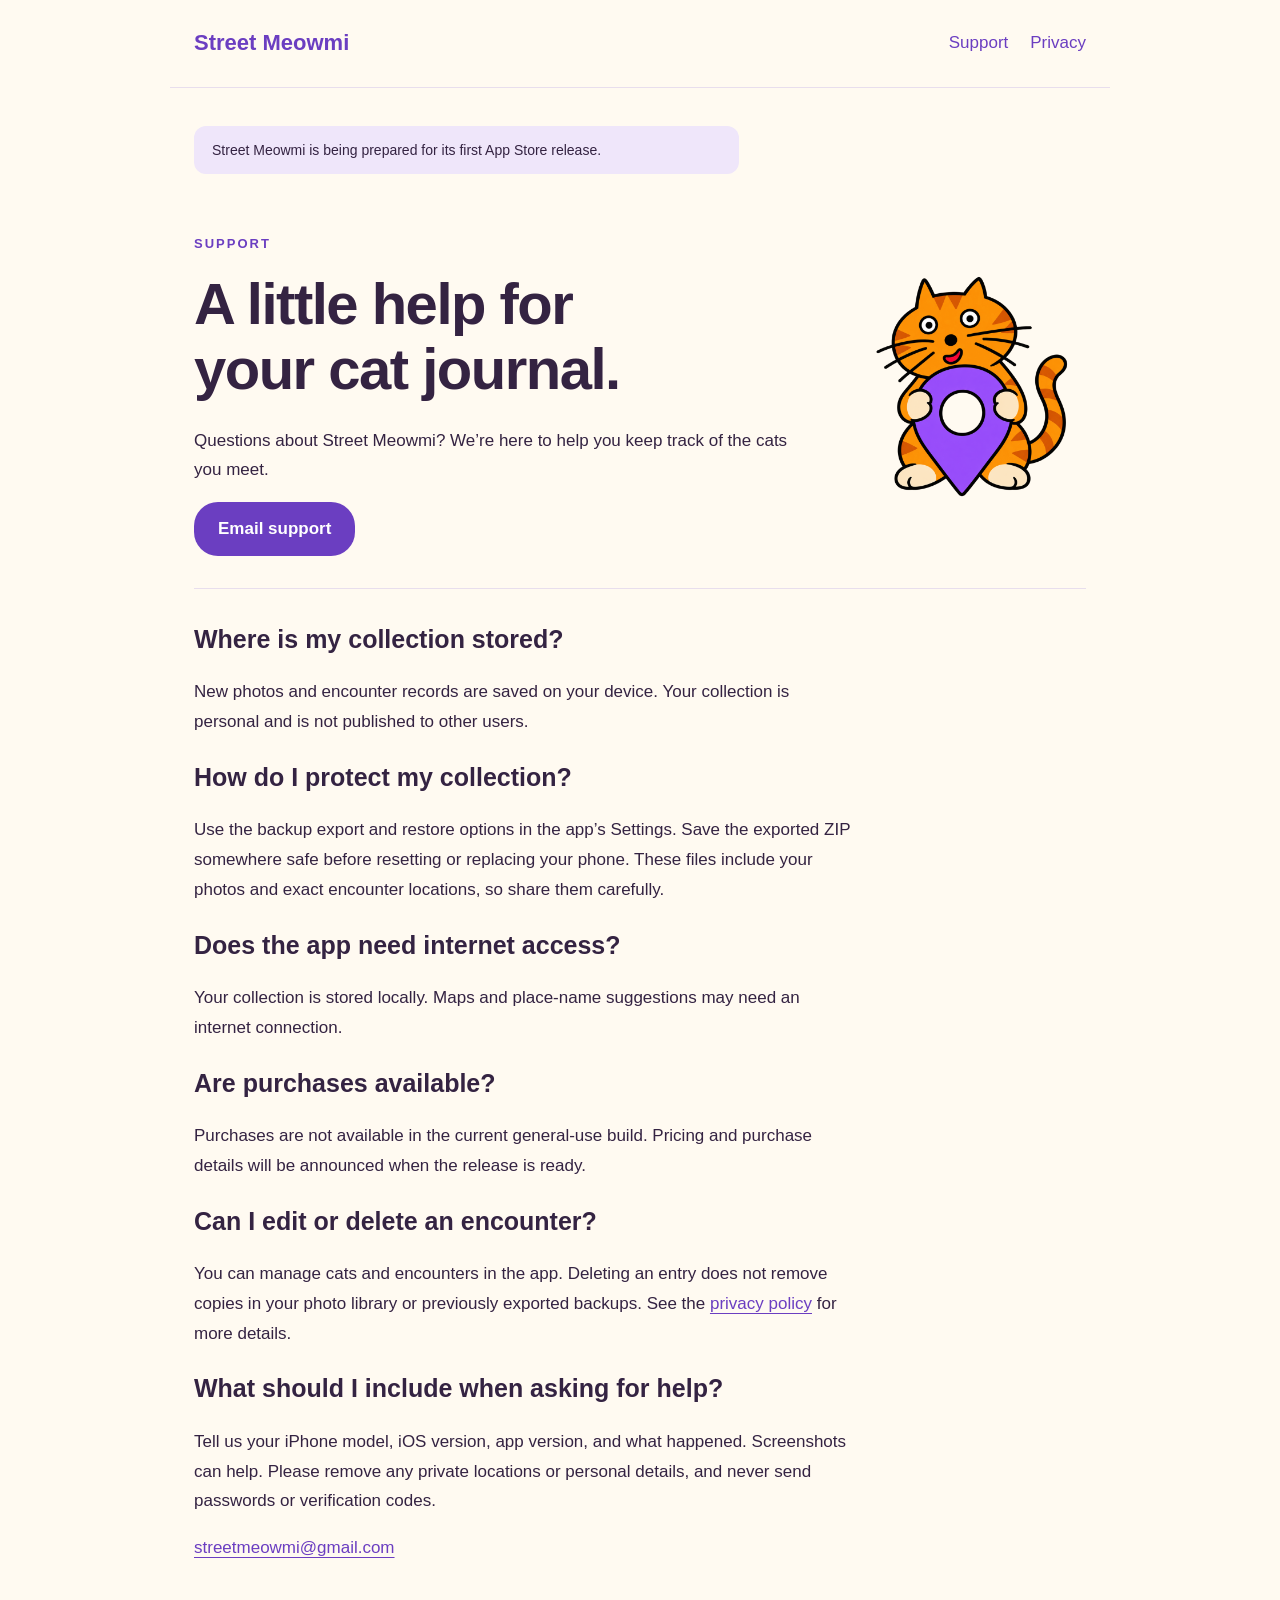
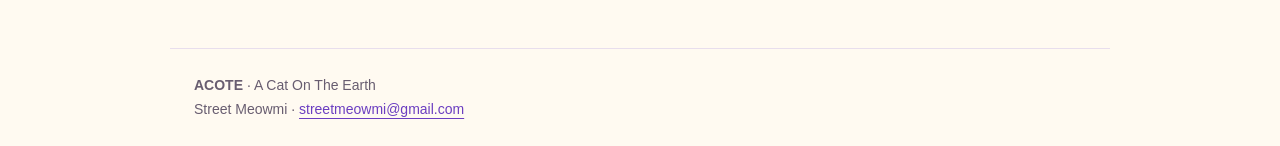
==== index.html @ fc4b2bd3 "Publish Street Meowmi support and privacy pages" ====
<!doctype html><html lang="en"><head><meta charset="utf-8"><meta name="viewport" content="width=device-width, initial-scale=1"><title>Support · Street Meowmi</title><link rel="stylesheet" href="style.css"></head><body><header><a class="brand" href="index.html">Street Meowmi</a><nav aria-label="Main navigation"><a href="index.html">Support</a><a href="privacy.html">Privacy</a></nav></header><main><p class="notice">Street Meowmi is being prepared for its first App Store release.</p><section class="hero"><div><p class="eyebrow">SUPPORT</p><h1>A little help for<br>your cat journal.</h1><p>Questions about Street Meowmi? We’re here to help you keep track of the cats you meet.</p><a class="button" href="mailto:streetmeowmi@gmail.com?subject=Street%20Meowmi%20Support">Email support</a></div><img src="assets/cat-pin.png" alt="An orange cat holding a purple map pin"></section><section class="faq" aria-label="Frequently asked questions"><h2>Where is my collection stored?</h2><p>New photos and encounter records are saved on your device. Your collection is personal and is not published to other users.</p><h2>How do I protect my collection?</h2><p>Use the backup export and restore options in the app’s Settings. Save the exported ZIP somewhere safe before resetting or replacing your phone. These files include your photos and exact encounter locations, so share them carefully.</p><h2>Does the app need internet access?</h2><p>Your collection is stored locally. Maps and place-name suggestions may need an internet connection. </p><h2>Are purchases available?</h2><p>Purchases are not available in the current general-use build. Pricing and purchase details will be announced when the release is ready.</p><h2>Can I edit or delete an encounter?</h2><p>You can manage cats and encounters in the app. Deleting an entry does not remove copies in your photo library or previously exported backups. See the <a href="privacy.html">privacy policy</a> for more details.</p><h2>What should I include when asking for help?</h2><p>Tell us your iPhone model, iOS version, app version, and what happened. Screenshots can help. Please remove any private locations or personal details, and never send passwords or verification codes.</p><p><a href="mailto:streetmeowmi@gmail.com">streetmeowmi@gmail.com</a></p></section></main><footer><strong>ACOTE</strong> · A Cat On The Earth<br>Street Meowmi · <a href="mailto:streetmeowmi@gmail.com">streetmeowmi@gmail.com</a></footer></body></html>
---- style.css ----
/* アプリと同じクリーム色と紫を使い、小さな画面でも本文を読みやすくする。 */
:root{color-scheme:light;--purple:#6b3ec1;--ink:#342342;--cream:#fffaf1}*{box-sizing:border-box}body{margin:0;background:var(--cream);color:var(--ink);font:17px/1.75 -apple-system,BlinkMacSystemFont,"Segoe UI",sans-serif}a{color:var(--purple);text-underline-offset:4px}a:focus-visible{outline:3px solid var(--purple);outline-offset:5px}header,main,footer{max-width:940px;margin:auto;padding:24px}header{display:flex;justify-content:space-between;gap:20px;align-items:center;border-bottom:1px solid #e8deed}header a{text-decoration:none}nav{display:flex;gap:22px}.brand{font-weight:800;font-size:22px}h1{font-size:clamp(36px,6vw,58px);line-height:1.12;letter-spacing:-1.5px;margin:16px 0 24px}h2{font-size:25px;line-height:1.35;margin-top:40px}p{max-width:70ch}.eyebrow{color:var(--purple);font-weight:700;letter-spacing:2px;font-size:13px}.hero{display:grid;grid-template-columns:1fr 240px;align-items:center;gap:32px;padding:32px 0}.hero img{width:100%;border-radius:40px}.button{display:inline-block;background:var(--purple);color:white;text-decoration:none;padding:12px 24px;border-radius:24px;font-weight:650;overflow-wrap:anywhere}.notice{padding:12px 18px;background:#efe6fa;border-radius:12px;font-size:14px}.faq{border-top:1px solid #e8deed;padding-top:10px}.faq h2{margin-top:24px}article{max-width:760px}footer{margin-top:44px;border-top:1px solid #e8deed;font-size:14px;color:#685d70}.muted{color:#685d70}@media(max-width:600px){header{align-items:flex-start;flex-direction:column;gap:10px}.hero{grid-template-columns:1fr;padding-top:16px;gap:10px}.hero img{width:170px;grid-row:1}main{padding-top:12px}nav{font-size:15px}h1{font-size:40px}}
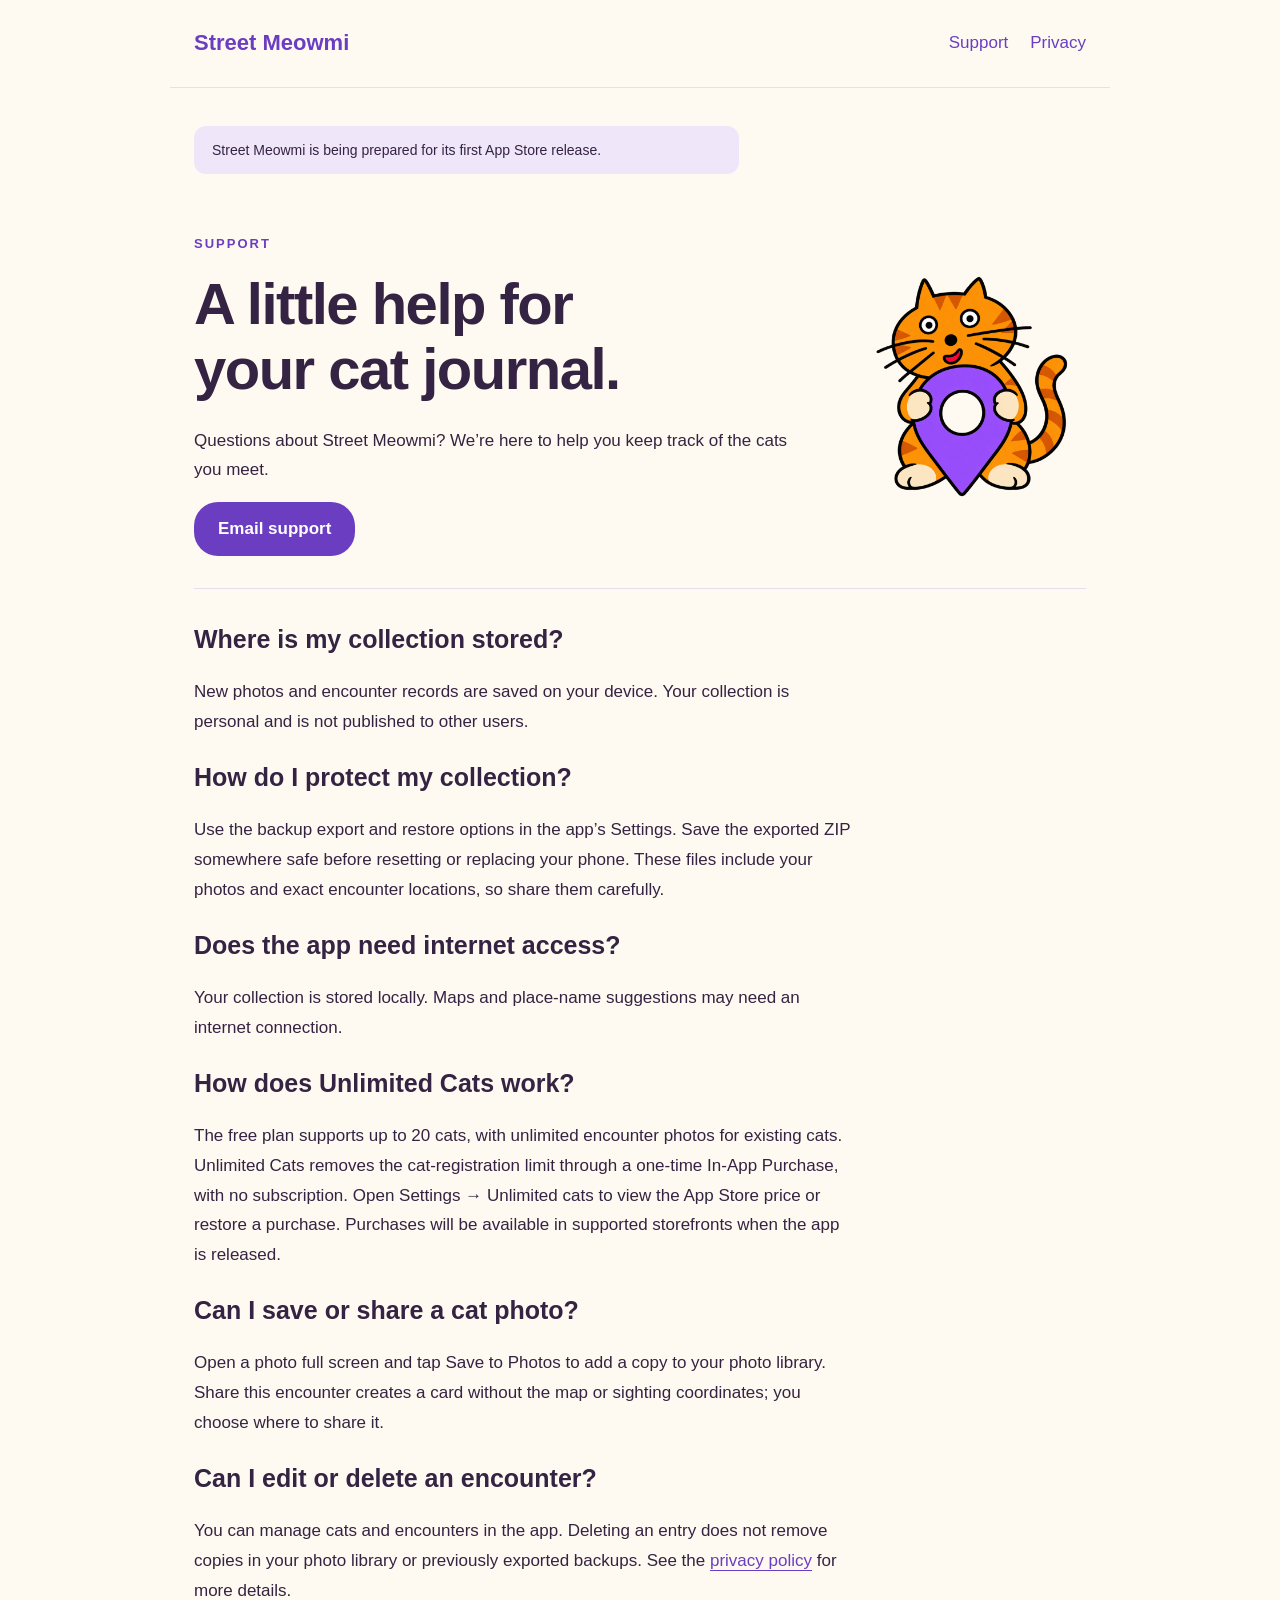
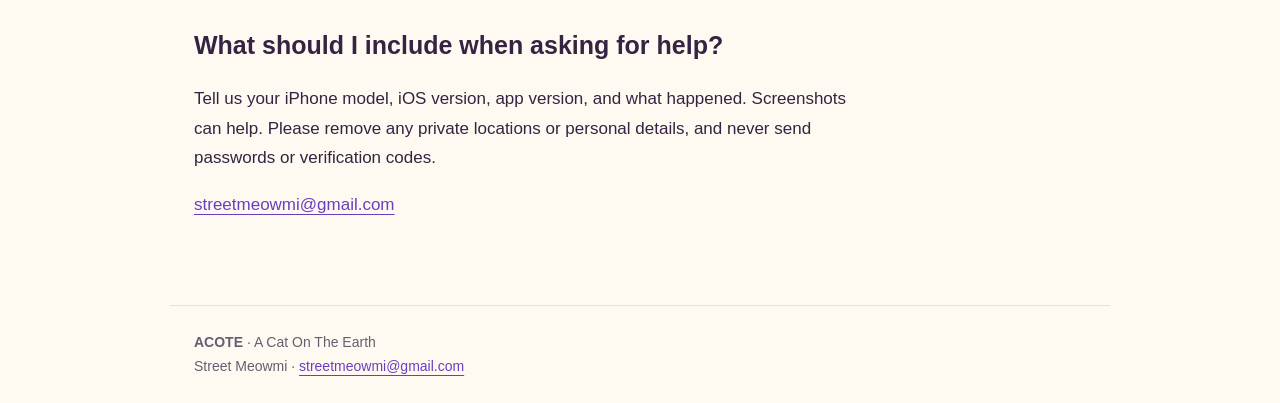
==== commit 983e6c67: "Align support FAQ with Unlimited Cats and photo sharing" ====
--- a/index.html
+++ b/index.html
@@ -1 +1 @@
-<!doctype html><html lang="en"><head><meta charset="utf-8"><meta name="viewport" content="width=device-width, initial-scale=1"><title>Support · Street Meowmi</title><link rel="stylesheet" href="style.css"></head><body><header><a class="brand" href="index.html">Street Meowmi</a><nav aria-label="Main navigation"><a href="index.html">Support</a><a href="privacy.html">Privacy</a></nav></header><main><p class="notice">Street Meowmi is being prepared for its first App Store release.</p><section class="hero"><div><p class="eyebrow">SUPPORT</p><h1>A little help for<br>your cat journal.</h1><p>Questions about Street Meowmi? We’re here to help you keep track of the cats you meet.</p><a class="button" href="mailto:streetmeowmi@gmail.com?subject=Street%20Meowmi%20Support">Email support</a></div><img src="assets/cat-pin.png" alt="An orange cat holding a purple map pin"></section><section class="faq" aria-label="Frequently asked questions"><h2>Where is my collection stored?</h2><p>New photos and encounter records are saved on your device. Your collection is personal and is not published to other users.</p><h2>How do I protect my collection?</h2><p>Use the backup export and restore options in the app’s Settings. Save the exported ZIP somewhere safe before resetting or replacing your phone. These files include your photos and exact encounter locations, so share them carefully.</p><h2>Does the app need internet access?</h2><p>Your collection is stored locally. Maps and place-name suggestions may need an internet connection. </p><h2>Are purchases available?</h2><p>Purchases are not available in the current general-use build. Pricing and purchase details will be announced when the release is ready.</p><h2>Can I edit or delete an encounter?</h2><p>You can manage cats and encounters in the app. Deleting an entry does not remove copies in your photo library or previously exported backups. See the <a href="privacy.html">privacy policy</a> for more details.</p><h2>What should I include when asking for help?</h2><p>Tell us your iPhone model, iOS version, app version, and what happened. Screenshots can help. Please remove any private locations or personal details, and never send passwords or verification codes.</p><p><a href="mailto:streetmeowmi@gmail.com">streetmeowmi@gmail.com</a></p></section></main><footer><strong>ACOTE</strong> · A Cat On The Earth<br>Street Meowmi · <a href="mailto:streetmeowmi@gmail.com">streetmeowmi@gmail.com</a></footer></body></html>+<!doctype html><html lang="en"><head><meta charset="utf-8"><meta name="viewport" content="width=device-width, initial-scale=1"><title>Support · Street Meowmi</title><link rel="stylesheet" href="style.css"></head><body><header><a class="brand" href="index.html">Street Meowmi</a><nav aria-label="Main navigation"><a href="index.html">Support</a><a href="privacy.html">Privacy</a></nav></header><main><p class="notice">Street Meowmi is being prepared for its first App Store release.</p><section class="hero"><div><p class="eyebrow">SUPPORT</p><h1>A little help for<br>your cat journal.</h1><p>Questions about Street Meowmi? We’re here to help you keep track of the cats you meet.</p><a class="button" href="mailto:streetmeowmi@gmail.com?subject=Street%20Meowmi%20Support">Email support</a></div><img src="assets/cat-pin.png" alt="An orange cat holding a purple map pin"></section><section class="faq" aria-label="Frequently asked questions"><h2>Where is my collection stored?</h2><p>New photos and encounter records are saved on your device. Your collection is personal and is not published to other users.</p><h2>How do I protect my collection?</h2><p>Use the backup export and restore options in the app’s Settings. Save the exported ZIP somewhere safe before resetting or replacing your phone. These files include your photos and exact encounter locations, so share them carefully.</p><h2>Does the app need internet access?</h2><p>Your collection is stored locally. Maps and place-name suggestions may need an internet connection. </p><h2>How does Unlimited Cats work?</h2><p>The free plan supports up to 20 cats, with unlimited encounter photos for existing cats. Unlimited Cats removes the cat-registration limit through a one-time In-App Purchase, with no subscription. Open Settings → Unlimited cats to view the App Store price or restore a purchase. Purchases will be available in supported storefronts when the app is released.</p><h2>Can I save or share a cat photo?</h2><p>Open a photo full screen and tap Save to Photos to add a copy to your photo library. Share this encounter creates a card without the map or sighting coordinates; you choose where to share it.</p><h2>Can I edit or delete an encounter?</h2><p>You can manage cats and encounters in the app. Deleting an entry does not remove copies in your photo library or previously exported backups. See the <a href="privacy.html">privacy policy</a> for more details.</p><h2>What should I include when asking for help?</h2><p>Tell us your iPhone model, iOS version, app version, and what happened. Screenshots can help. Please remove any private locations or personal details, and never send passwords or verification codes.</p><p><a href="mailto:streetmeowmi@gmail.com">streetmeowmi@gmail.com</a></p></section></main><footer><strong>ACOTE</strong> · A Cat On The Earth<br>Street Meowmi · <a href="mailto:streetmeowmi@gmail.com">streetmeowmi@gmail.com</a></footer></body></html>
